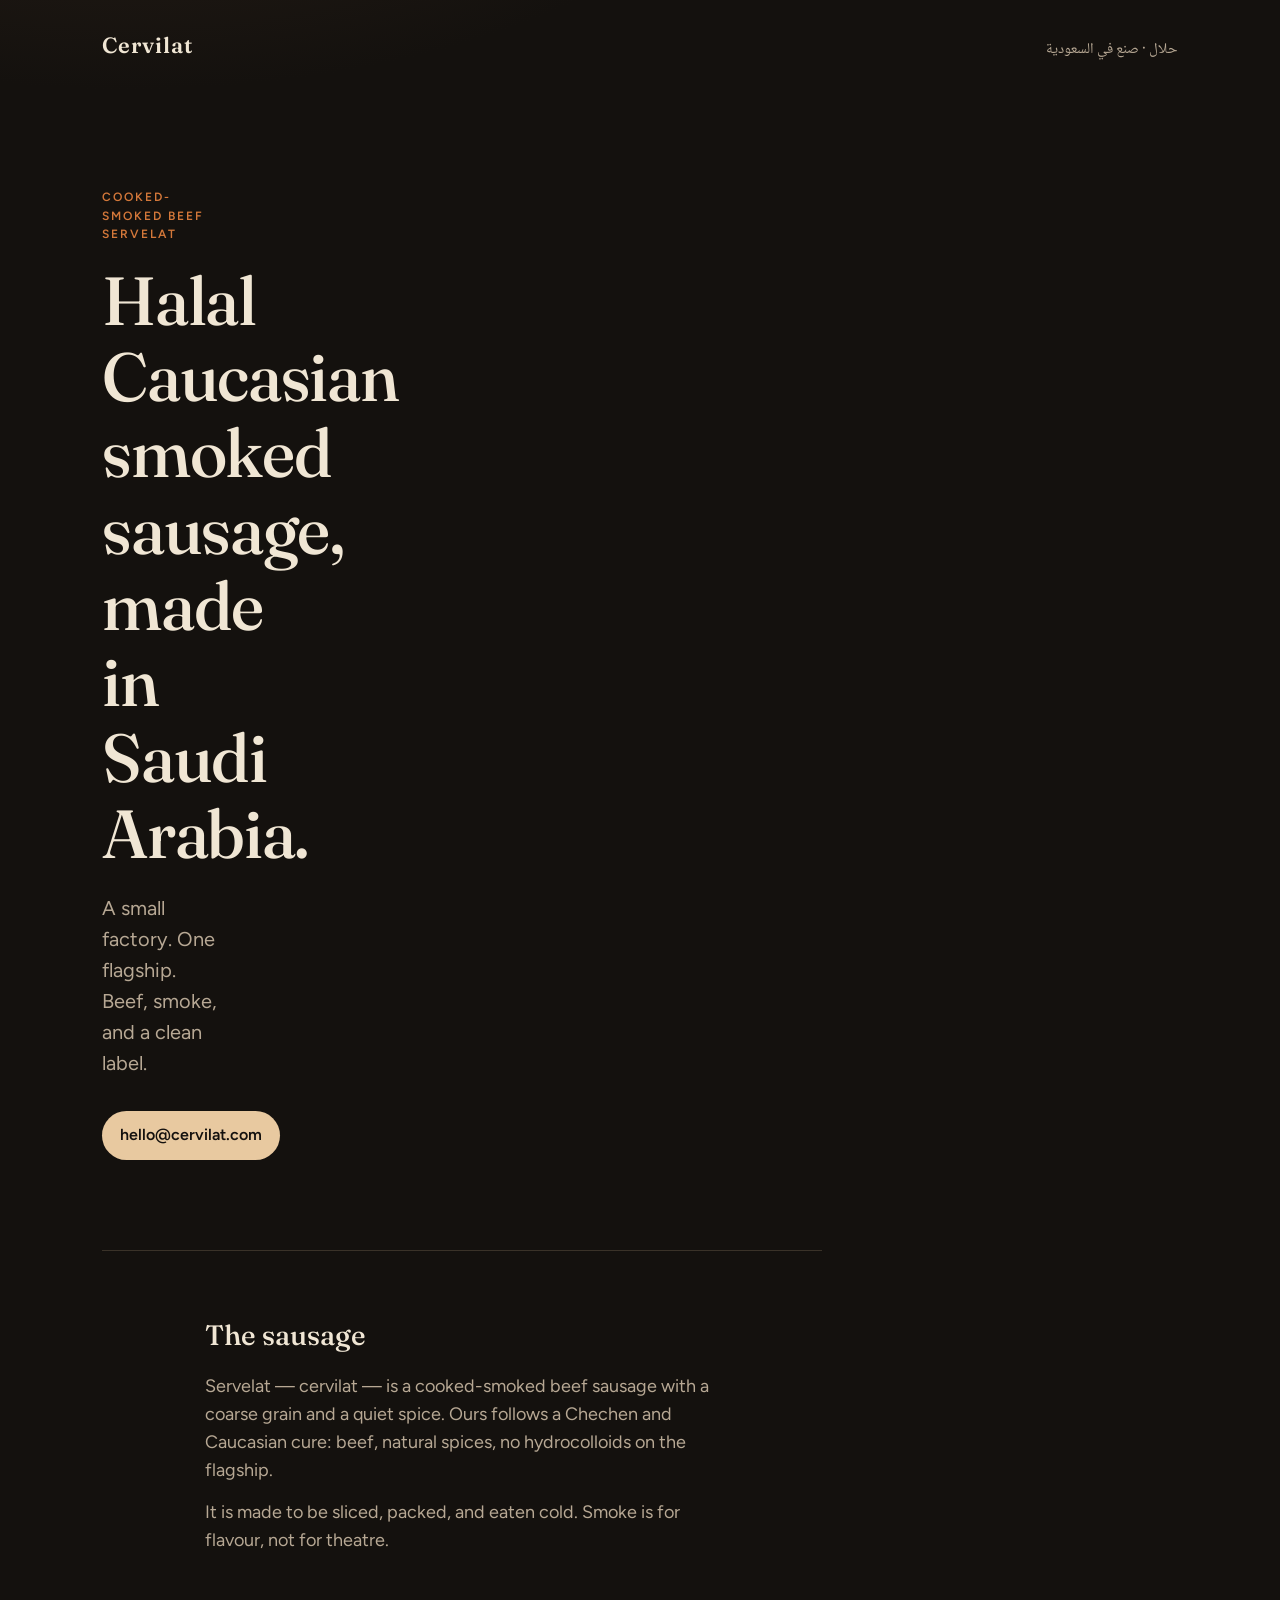
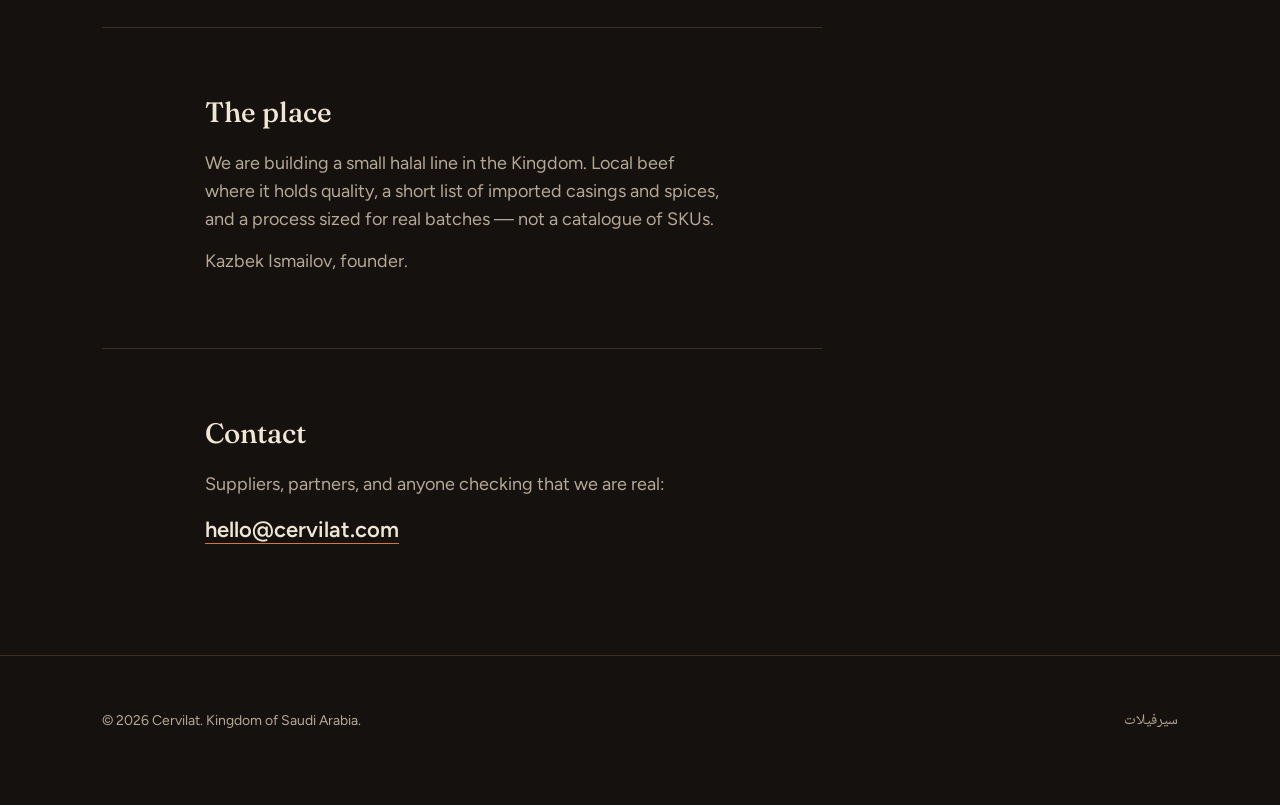
==== index.html @ 2d5fc84b "Add Cervilat landing page for Netlify" ====
<!DOCTYPE html>
<html lang="en">
<head>
  <meta charset="utf-8" />
  <meta name="viewport" content="width=device-width, initial-scale=1" />
  <title>Cervilat — Halal Caucasian smoked sausage, made in Saudi Arabia</title>
  <meta name="description" content="Cervilat is a small factory in the Kingdom of Saudi Arabia making cooked-smoked beef servelat in the Caucasian tradition. Halal. Clean label. hello@cervilat.com" />
  <link rel="canonical" href="https://cervilat.com/" />
  <meta property="og:type" content="website" />
  <meta property="og:url" content="https://cervilat.com/" />
  <meta property="og:title" content="Cervilat" />
  <meta property="og:description" content="Halal Caucasian smoked sausage, made in Saudi Arabia." />
  <meta property="og:locale" content="en" />
  <meta name="twitter:card" content="summary" />
  <link rel="icon" href="/favicon.svg" type="image/svg+xml" />
  <link rel="preconnect" href="https://fonts.googleapis.com" />
  <link rel="preconnect" href="https://fonts.gstatic.com" crossorigin />
  <link href="https://fonts.googleapis.com/css2?family=Fraunces:opsz,wght@9..144,500;9..144,600&family=Figtree:wght@400;500;600&family=Noto+Naskh+Arabic:wght@500&display=swap" rel="stylesheet" />
  <link rel="stylesheet" href="/styles.css" />
</head>
<body>
  <a class="skip" href="#main">Skip to content</a>
  <header class="top">
    <div class="brand">Cervilat</div>
    <p class="ar" lang="ar" dir="rtl">حلال · صنع في السعودية</p>
  </header>

  <main id="main">
    <section class="hero">
      <p class="eyebrow">Cooked-smoked beef servelat</p>
      <h1>Halal Caucasian smoked sausage, made in Saudi Arabia.</h1>
      <p class="lede">A small factory. One flagship. Beef, smoke, and a clean label.</p>
      <a class="btn" href="mailto:hello@cervilat.com">hello@cervilat.com</a>
    </section>

    <section class="block">
      <h2>The sausage</h2>
      <p>Servelat — cervilat — is a cooked-smoked beef sausage with a coarse grain and a quiet spice. Ours follows a Chechen and Caucasian cure: beef, natural spices, no hydrocolloids on the flagship.</p>
      <p>It is made to be sliced, packed, and eaten cold. Smoke is for flavour, not for theatre.</p>
    </section>

    <section class="block">
      <h2>The place</h2>
      <p>We are building a small halal line in the Kingdom. Local beef where it holds quality, a short list of imported casings and spices, and a process sized for real batches — not a catalogue of SKUs.</p>
      <p>Kazbek Ismailov, founder.</p>
    </section>

    <section class="block contact">
      <h2>Contact</h2>
      <p>Suppliers, partners, and anyone checking that we are real:</p>
      <p><a href="mailto:hello@cervilat.com">hello@cervilat.com</a></p>
    </section>
  </main>

  <footer>
    <p>© 2026 Cervilat. Kingdom of Saudi Arabia.</p>
    <p class="ar" lang="ar" dir="rtl">سيرفيلات</p>
  </footer>
</body>
</html>
---- styles.css ----
:root {
  --bg: #14110e;
  --bg-2: #1c1814;
  --cream: #f0e6d4;
  --muted: #b7a894;
  --line: #3a3228;
  --accent: #d4783a;
  --accent-2: #e8c9a0;
}

* { box-sizing: border-box; }
html, body { margin: 0; padding: 0; }
html { scroll-behavior: smooth; }

body {
  background: radial-gradient(1200px 600px at 10% -10%, #2a2018 0%, var(--bg) 55%);
  color: var(--cream);
  font-family: Figtree, system-ui, sans-serif;
  font-size: 18px;
  line-height: 1.55;
  min-height: 100vh;
}

.skip {
  position: absolute;
  left: -999px;
  top: 0;
}
.skip:focus {
  left: 16px;
  top: 16px;
  background: var(--cream);
  color: var(--bg);
  padding: 8px 12px;
  z-index: 10;
}

.top {
  display: flex;
  justify-content: space-between;
  align-items: baseline;
  gap: 16px;
  padding: 28px 8vw 0;
}

.brand {
  font-family: Fraunces, Georgia, serif;
  font-size: 22px;
  font-weight: 600;
  letter-spacing: 0.04em;
}

.ar {
  font-family: "Noto Naskh Arabic", serif;
  color: var(--muted);
  font-size: 15px;
  margin: 0;
}

.hero {
  padding: 14vh 8vw 10vh;
  max-width: 18em;
}

.eyebrow {
  color: var(--accent);
  text-transform: uppercase;
  letter-spacing: 0.16em;
  font-size: 12px;
  font-weight: 600;
  margin: 0 0 18px;
}

h1 {
  font-family: Fraunces, Georgia, serif;
  font-weight: 500;
  font-size: clamp(36px, 6vw, 68px);
  line-height: 1.12;
  margin: 0 0 22px;
  letter-spacing: -0.02em;
}

.lede {
  color: var(--muted);
  font-size: 20px;
  max-width: 22em;
  margin: 0 0 32px;
}

.btn {
  display: inline-block;
  color: var(--bg);
  background: var(--accent-2);
  text-decoration: none;
  padding: 12px 18px;
  border-radius: 999px;
  font-weight: 600;
  font-size: 16px;
}
.btn:hover { background: var(--cream); }

.block {
  padding: 0 8vw 8vh;
  max-width: 40em;
  border-top: 1px solid var(--line);
  margin: 0 8vw;
  padding-top: 7vh;
}

h2 {
  font-family: Fraunces, Georgia, serif;
  font-size: 28px;
  font-weight: 500;
  margin: 0 0 16px;
}

.block p { margin: 0 0 14px; color: var(--muted); }
.block p:last-child { margin-bottom: 0; }

.contact a {
  color: var(--cream);
  font-size: 22px;
  font-weight: 600;
  text-decoration: none;
  border-bottom: 1px solid var(--accent);
}
.contact a:hover { color: var(--accent-2); }

footer {
  padding: 6vh 8vw 8vh;
  color: var(--muted);
  font-size: 14px;
  display: flex;
  justify-content: space-between;
  gap: 16px;
  flex-wrap: wrap;
  border-top: 1px solid var(--line);
  margin-top: 4vh;
}
footer p { margin: 0; }

@media (max-width: 640px) {
  .hero { padding-top: 10vh; max-width: none; }
  .block { margin: 0; padding-left: 8vw; padding-right: 8vw; }
}
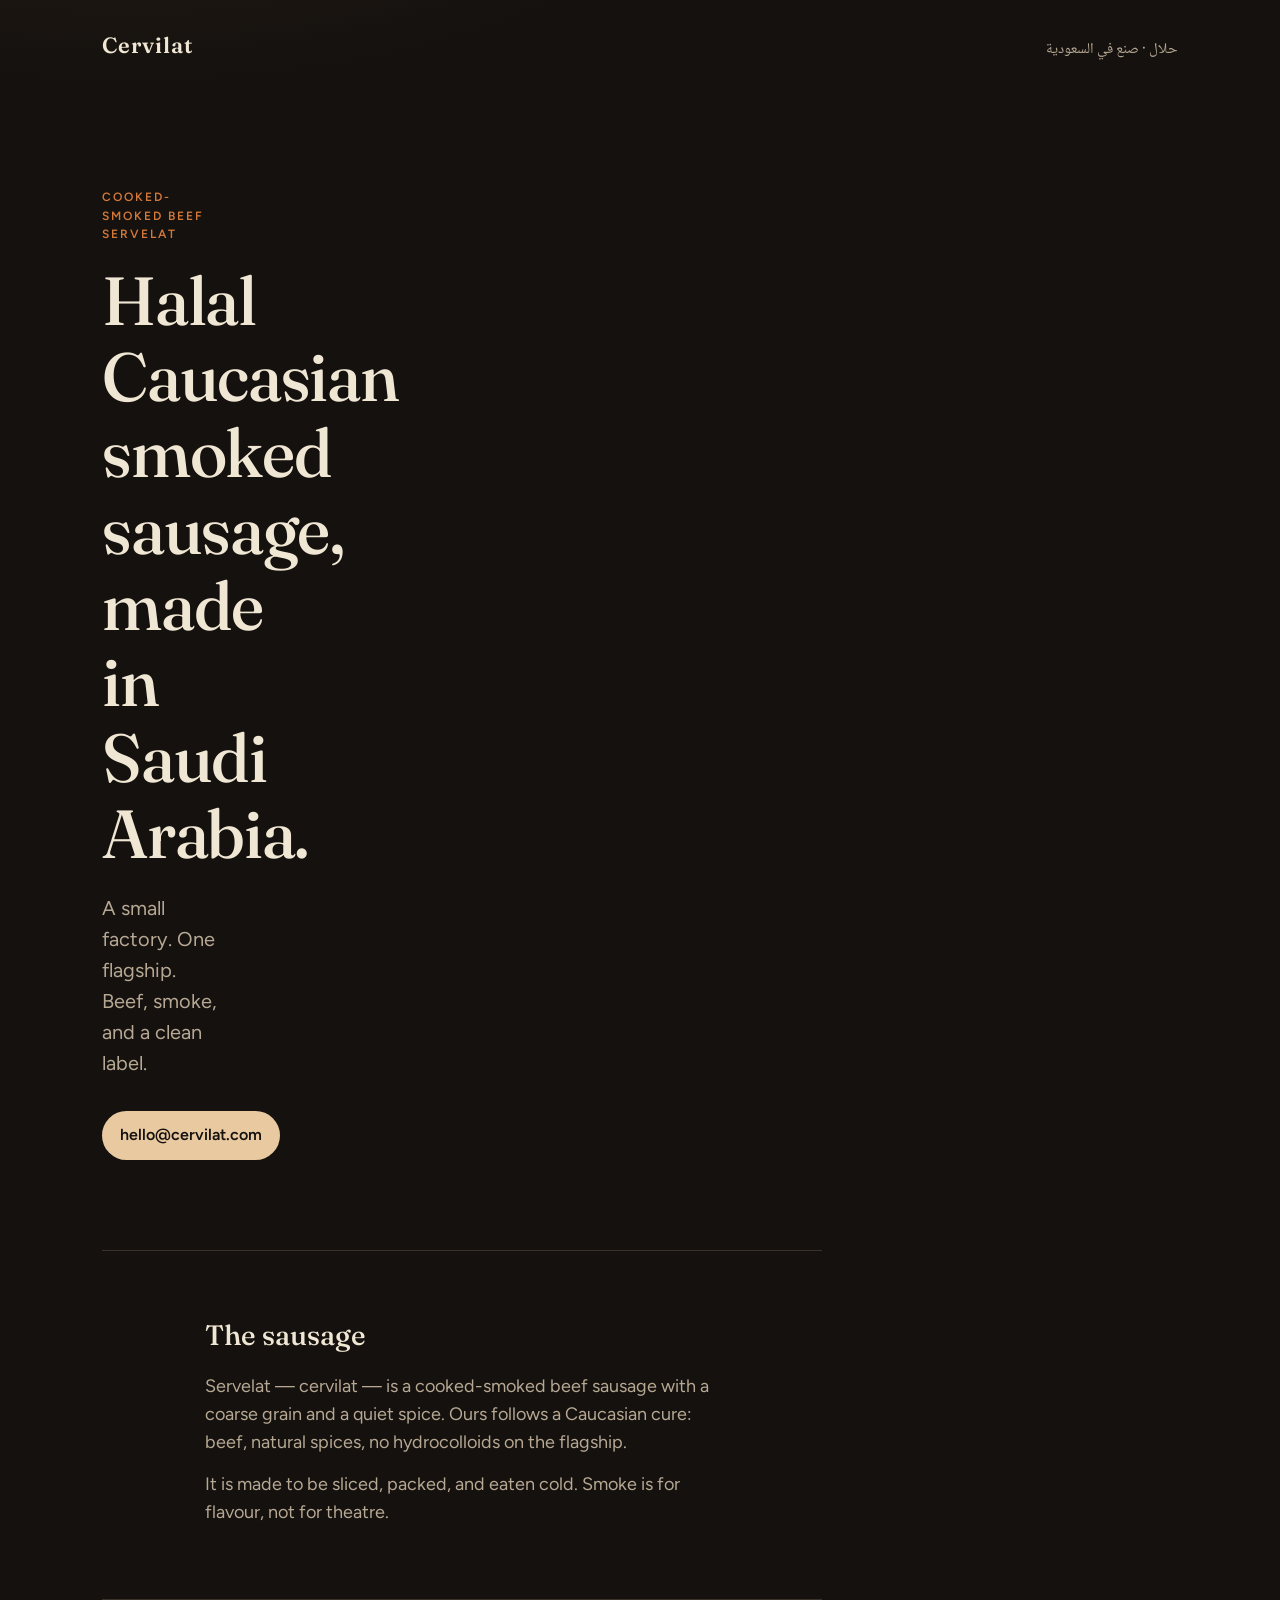
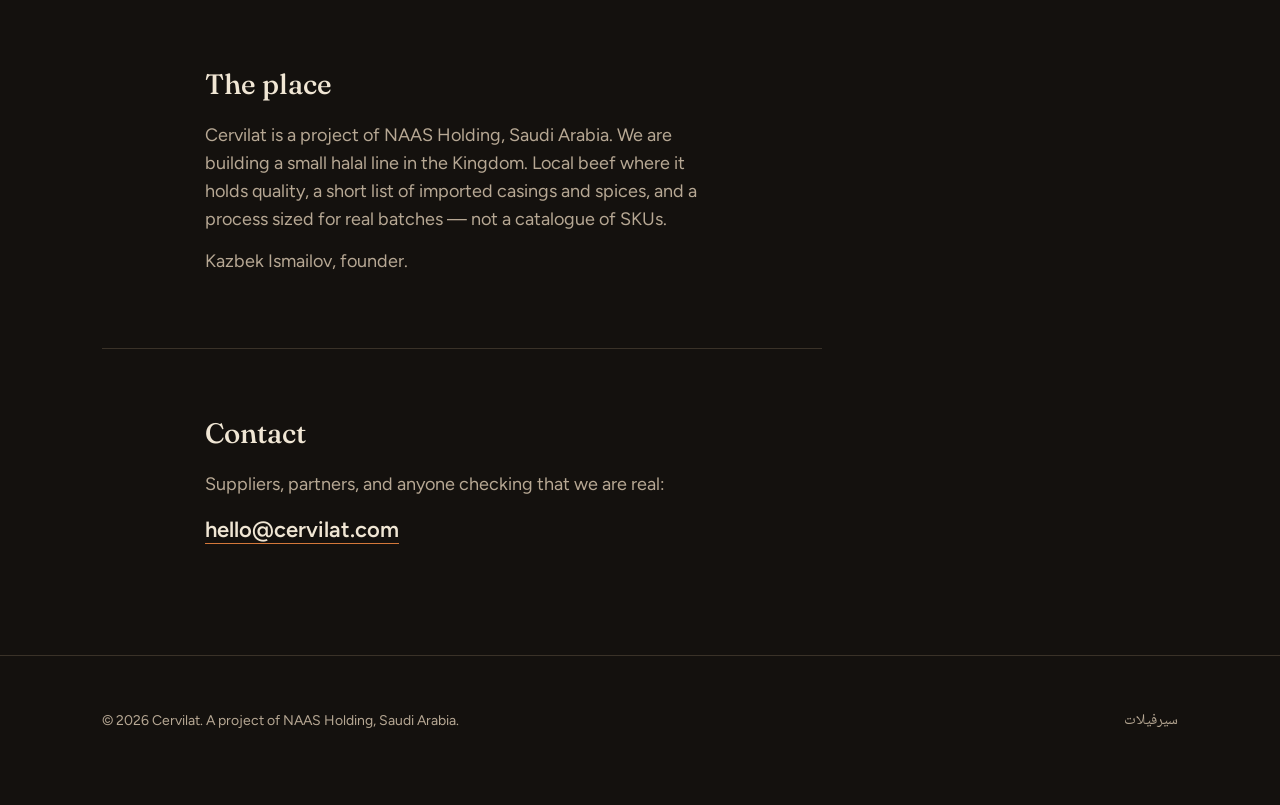
==== commit f0e4dd48: "Drop Chechen from copy and add NAAS Holding" ====
--- a/index.html
+++ b/index.html
@@ -4,12 +4,12 @@
   <meta charset="utf-8" />
   <meta name="viewport" content="width=device-width, initial-scale=1" />
   <title>Cervilat — Halal Caucasian smoked sausage, made in Saudi Arabia</title>
-  <meta name="description" content="Cervilat is a small factory in the Kingdom of Saudi Arabia making cooked-smoked beef servelat in the Caucasian tradition. Halal. Clean label. hello@cervilat.com" />
+  <meta name="description" content="Cervilat is a small factory in the Kingdom of Saudi Arabia making cooked-smoked beef servelat in the Caucasian tradition. A project of NAAS Holding. Halal. Clean label. hello@cervilat.com" />
   <link rel="canonical" href="https://cervilat.com/" />
   <meta property="og:type" content="website" />
   <meta property="og:url" content="https://cervilat.com/" />
   <meta property="og:title" content="Cervilat" />
-  <meta property="og:description" content="Halal Caucasian smoked sausage, made in Saudi Arabia." />
+  <meta property="og:description" content="Halal Caucasian smoked sausage, made in Saudi Arabia. A project of NAAS Holding." />
   <meta property="og:locale" content="en" />
   <meta name="twitter:card" content="summary" />
   <link rel="icon" href="/favicon.svg" type="image/svg+xml" />
@@ -35,13 +35,13 @@
 
     <section class="block">
       <h2>The sausage</h2>
-      <p>Servelat — cervilat — is a cooked-smoked beef sausage with a coarse grain and a quiet spice. Ours follows a Chechen and Caucasian cure: beef, natural spices, no hydrocolloids on the flagship.</p>
+      <p>Servelat — cervilat — is a cooked-smoked beef sausage with a coarse grain and a quiet spice. Ours follows a Caucasian cure: beef, natural spices, no hydrocolloids on the flagship.</p>
       <p>It is made to be sliced, packed, and eaten cold. Smoke is for flavour, not for theatre.</p>
     </section>
 
     <section class="block">
       <h2>The place</h2>
-      <p>We are building a small halal line in the Kingdom. Local beef where it holds quality, a short list of imported casings and spices, and a process sized for real batches — not a catalogue of SKUs.</p>
+      <p>Cervilat is a project of NAAS Holding, Saudi Arabia. We are building a small halal line in the Kingdom. Local beef where it holds quality, a short list of imported casings and spices, and a process sized for real batches — not a catalogue of SKUs.</p>
       <p>Kazbek Ismailov, founder.</p>
     </section>
 
@@ -53,7 +53,7 @@
   </main>
 
   <footer>
-    <p>© 2026 Cervilat. Kingdom of Saudi Arabia.</p>
+    <p>© 2026 Cervilat. A project of NAAS Holding, Saudi Arabia.</p>
     <p class="ar" lang="ar" dir="rtl">سيرفيلات</p>
   </footer>
 </body>
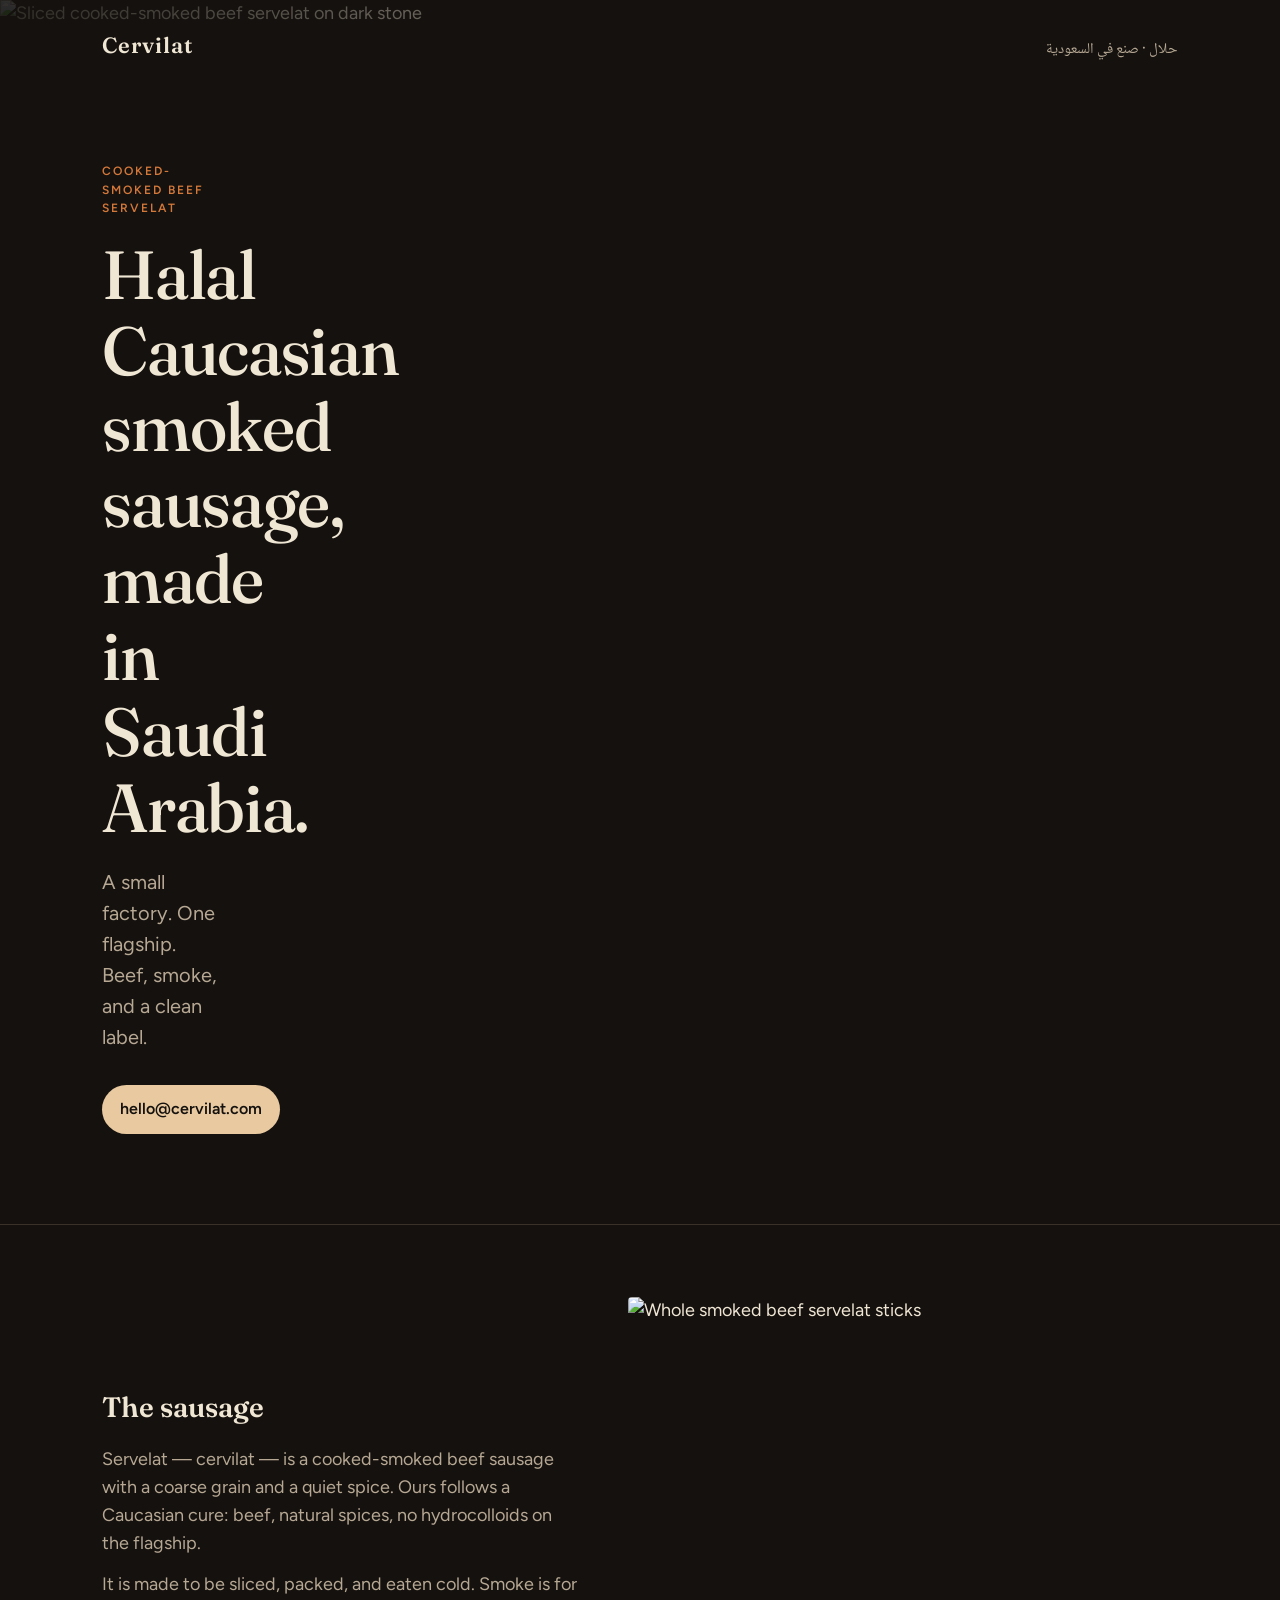
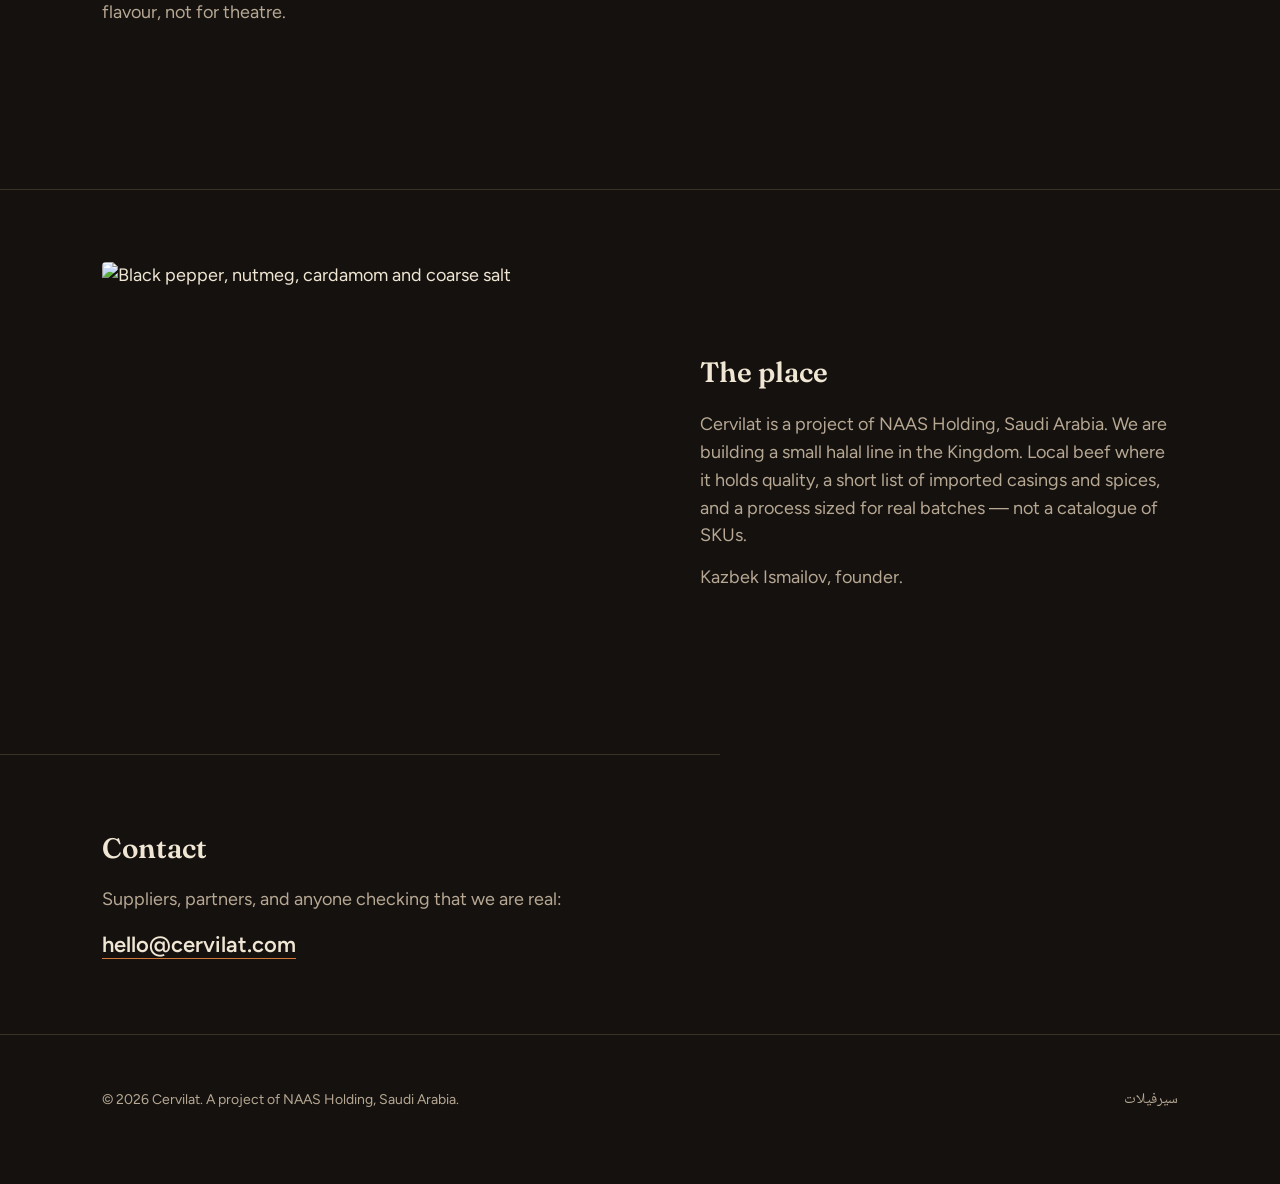
==== commit 60ca5e7f: "Add product photos, hero image, and og:image" ====
--- a/index.html
+++ b/index.html
@@ -10,8 +10,10 @@
   <meta property="og:url" content="https://cervilat.com/" />
   <meta property="og:title" content="Cervilat" />
   <meta property="og:description" content="Halal Caucasian smoked sausage, made in Saudi Arabia. A project of NAAS Holding." />
+  <meta property="og:image" content="https://cervilat.com/images/slice.jpg" />
   <meta property="og:locale" content="en" />
-  <meta name="twitter:card" content="summary" />
+  <meta name="twitter:card" content="summary_large_image" />
+  <meta name="twitter:image" content="https://cervilat.com/images/slice.jpg" />
   <link rel="icon" href="/favicon.svg" type="image/svg+xml" />
   <link rel="preconnect" href="https://fonts.googleapis.com" />
   <link rel="preconnect" href="https://fonts.gstatic.com" crossorigin />
@@ -27,22 +29,35 @@
 
   <main id="main">
     <section class="hero">
-      <p class="eyebrow">Cooked-smoked beef servelat</p>
-      <h1>Halal Caucasian smoked sausage, made in Saudi Arabia.</h1>
-      <p class="lede">A small factory. One flagship. Beef, smoke, and a clean label.</p>
-      <a class="btn" href="mailto:hello@cervilat.com">hello@cervilat.com</a>
+      <img class="hero-img" src="/images/slice.jpg" alt="Sliced cooked-smoked beef servelat on dark stone" />
+      <div class="hero-copy">
+        <p class="eyebrow">Cooked-smoked beef servelat</p>
+        <h1>Halal Caucasian smoked sausage, made in Saudi Arabia.</h1>
+        <p class="lede">A small factory. One flagship. Beef, smoke, and a clean label.</p>
+        <a class="btn" href="mailto:hello@cervilat.com">hello@cervilat.com</a>
+      </div>
     </section>
 
-    <section class="block">
-      <h2>The sausage</h2>
-      <p>Servelat — cervilat — is a cooked-smoked beef sausage with a coarse grain and a quiet spice. Ours follows a Caucasian cure: beef, natural spices, no hydrocolloids on the flagship.</p>
-      <p>It is made to be sliced, packed, and eaten cold. Smoke is for flavour, not for theatre.</p>
+    <section class="block split">
+      <div>
+        <h2>The sausage</h2>
+        <p>Servelat — cervilat — is a cooked-smoked beef sausage with a coarse grain and a quiet spice. Ours follows a Caucasian cure: beef, natural spices, no hydrocolloids on the flagship.</p>
+        <p>It is made to be sliced, packed, and eaten cold. Smoke is for flavour, not for theatre.</p>
+      </div>
+      <figure>
+        <img src="/images/sticks.jpg" alt="Whole smoked beef servelat sticks" />
+      </figure>
     </section>
 
-    <section class="block">
-      <h2>The place</h2>
-      <p>Cervilat is a project of NAAS Holding, Saudi Arabia. We are building a small halal line in the Kingdom. Local beef where it holds quality, a short list of imported casings and spices, and a process sized for real batches — not a catalogue of SKUs.</p>
-      <p>Kazbek Ismailov, founder.</p>
+    <section class="block split reverse">
+      <div>
+        <h2>The place</h2>
+        <p>Cervilat is a project of NAAS Holding, Saudi Arabia. We are building a small halal line in the Kingdom. Local beef where it holds quality, a short list of imported casings and spices, and a process sized for real batches — not a catalogue of SKUs.</p>
+        <p>Kazbek Ismailov, founder.</p>
+      </div>
+      <figure>
+        <img src="/images/spices.jpg" alt="Black pepper, nutmeg, cardamom and coarse salt" />
+      </figure>
     </section>
 
     <section class="block contact">
--- a/styles.css
+++ b/styles.css
@@ -13,7 +13,7 @@
 html { scroll-behavior: smooth; }
 
 body {
-  background: radial-gradient(1200px 600px at 10% -10%, #2a2018 0%, var(--bg) 55%);
+  background: var(--bg);
   color: var(--cream);
   font-family: Figtree, system-ui, sans-serif;
   font-size: 18px;
@@ -36,6 +36,11 @@
 }
 
 .top {
+  position: absolute;
+  top: 0;
+  left: 0;
+  right: 0;
+  z-index: 3;
   display: flex;
   justify-content: space-between;
   align-items: baseline;
@@ -58,7 +63,34 @@
 }
 
 .hero {
-  padding: 14vh 8vw 10vh;
+  position: relative;
+  min-height: 92vh;
+  display: flex;
+  align-items: flex-end;
+  max-width: none;
+  padding: 0;
+  overflow: hidden;
+}
+.hero-img {
+  position: absolute;
+  inset: 0;
+  width: 100%;
+  height: 100%;
+  object-fit: cover;
+  object-position: 62% 48%;
+}
+.hero::after {
+  content: "";
+  position: absolute;
+  inset: 0;
+  background:
+    linear-gradient(90deg, rgba(20,17,14,.88) 0%, rgba(20,17,14,.5) 48%, rgba(20,17,14,.18) 100%),
+    linear-gradient(to top, rgba(20,17,14,.7) 0%, transparent 42%);
+}
+.hero-copy {
+  position: relative;
+  z-index: 1;
+  padding: 18vh 8vw 10vh;
   max-width: 18em;
 }
 
@@ -100,23 +132,40 @@
 .btn:hover { background: var(--cream); }
 
 .block {
-  padding: 0 8vw 8vh;
-  max-width: 40em;
+  padding: 8vh 8vw;
   border-top: 1px solid var(--line);
-  margin: 0 8vw;
-  padding-top: 7vh;
 }
 
 h2 {
   font-family: Fraunces, Georgia, serif;
   font-size: 28px;
-  font-weight: 500;
+  font-weight: 600;
   margin: 0 0 16px;
 }
 
 .block p { margin: 0 0 14px; color: var(--muted); }
 .block p:last-child { margin-bottom: 0; }
 
+.split {
+  display: grid;
+  grid-template-columns: minmax(16em, 1fr) minmax(18em, 1.15fr);
+  gap: 48px;
+  align-items: center;
+  max-width: none;
+}
+.split.reverse { grid-template-columns: minmax(18em, 1.15fr) minmax(16em, 1fr); }
+.split.reverse > div { order: 2; }
+.split.reverse > figure { order: 1; }
+.split figure { margin: 0; }
+.split img {
+  display: block;
+  width: 100%;
+  height: 420px;
+  object-fit: cover;
+  border-radius: 4px;
+}
+
+.contact { max-width: 40em; }
 .contact a {
   color: var(--cream);
   font-size: 22px;
@@ -135,11 +184,15 @@
   gap: 16px;
   flex-wrap: wrap;
   border-top: 1px solid var(--line);
-  margin-top: 4vh;
 }
 footer p { margin: 0; }
 
-@media (max-width: 640px) {
-  .hero { padding-top: 10vh; max-width: none; }
-  .block { margin: 0; padding-left: 8vw; padding-right: 8vw; }
+@media (max-width: 800px) {
+  .hero { min-height: 78vh; }
+  .hero-copy { padding-top: 16vh; max-width: none; }
+  .split, .split.reverse {
+    grid-template-columns: 1fr;
+  }
+  .split.reverse > div, .split.reverse > figure { order: unset; }
+  .split img { height: 280px; }
 }
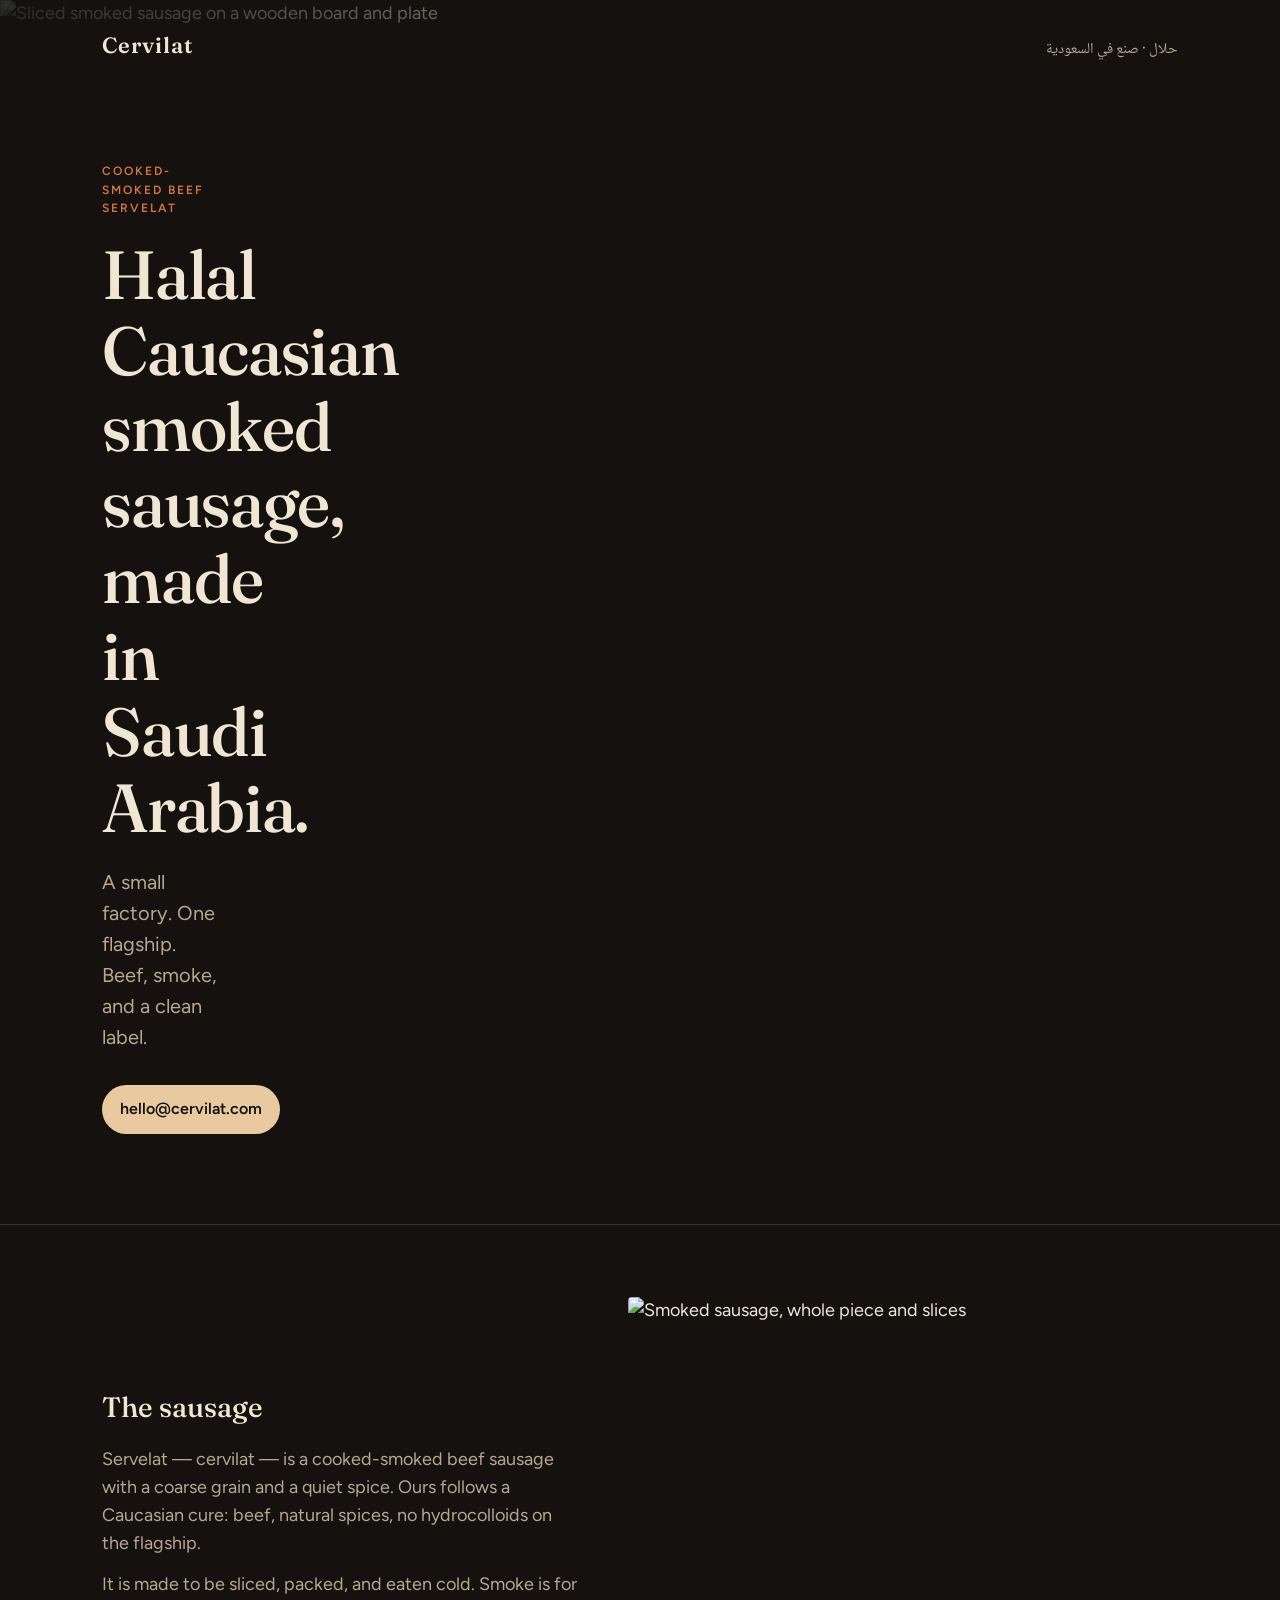
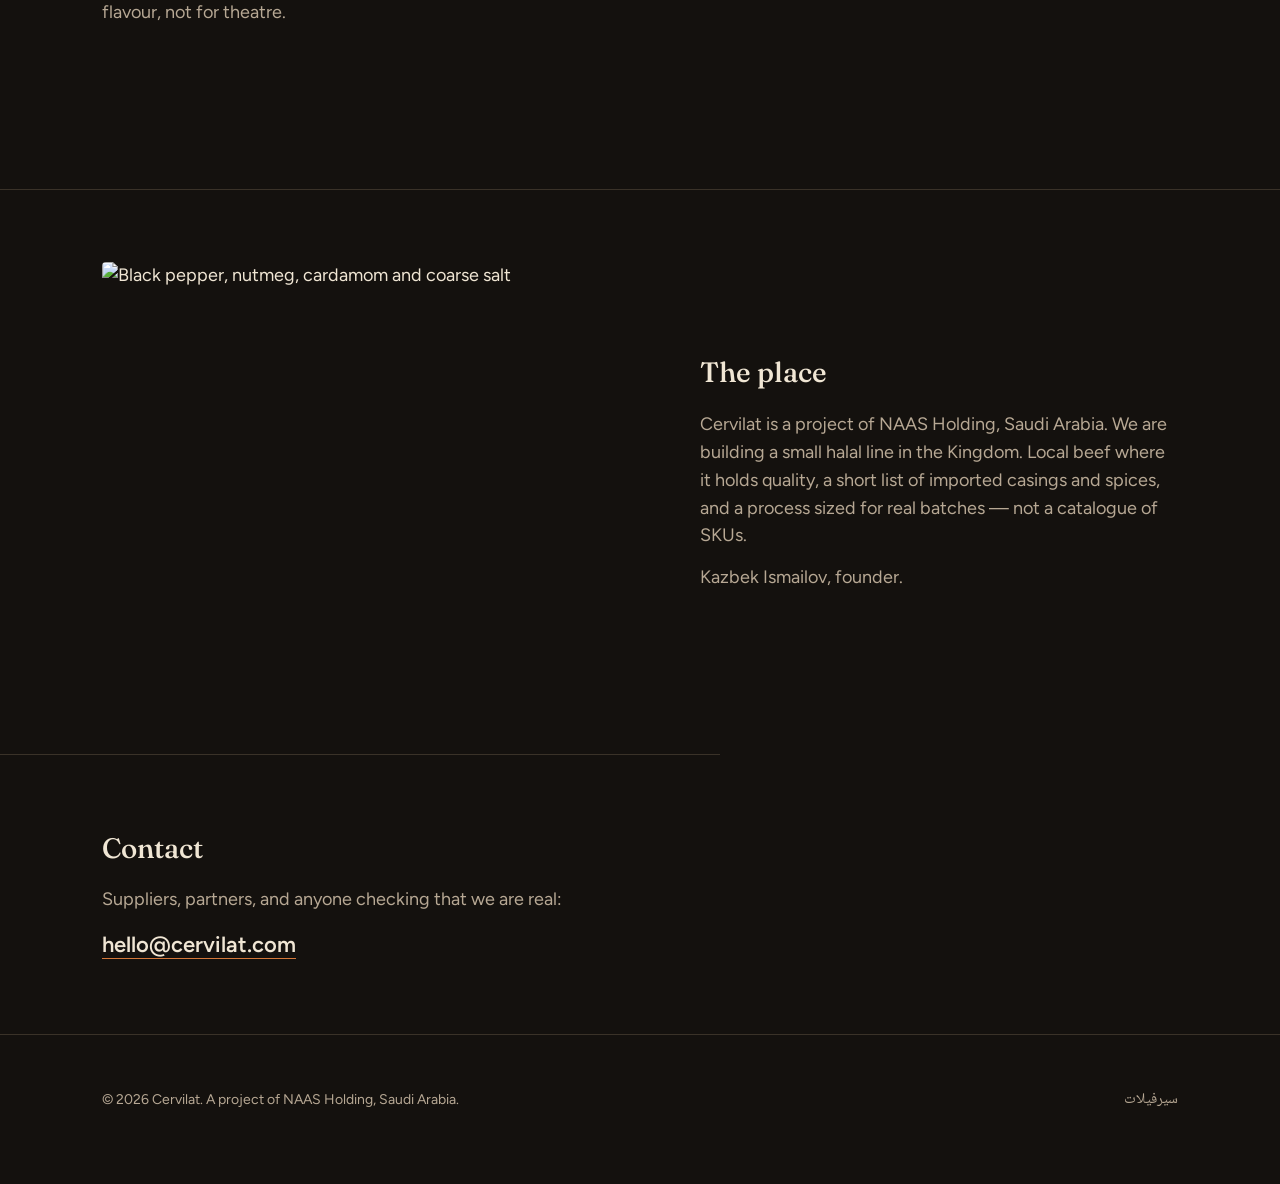
==== commit 11c29489: "Use real sausage photos: slice.jpg and board.jpg; drop sticks.jpg" ====
--- a/index.html
+++ b/index.html
@@ -29,7 +29,7 @@
 
   <main id="main">
     <section class="hero">
-      <img class="hero-img" src="/images/slice.jpg" alt="Sliced cooked-smoked beef servelat on dark stone" />
+      <img class="hero-img" src="/images/slice.jpg" alt="Sliced smoked sausage on a wooden board and plate" />
       <div class="hero-copy">
         <p class="eyebrow">Cooked-smoked beef servelat</p>
         <h1>Halal Caucasian smoked sausage, made in Saudi Arabia.</h1>
@@ -45,7 +45,7 @@
         <p>It is made to be sliced, packed, and eaten cold. Smoke is for flavour, not for theatre.</p>
       </div>
       <figure>
-        <img src="/images/sticks.jpg" alt="Whole smoked beef servelat sticks" />
+        <img src="/images/board.jpg" alt="Smoked sausage, whole piece and slices" />
       </figure>
     </section>
 
@@ -63,7 +63,8 @@
     <section class="block contact">
       <h2>Contact</h2>
       <p>Suppliers, partners, and anyone checking that we are real:</p>
-      <p><a href="mailto:hello@cervilat.com">hello@cervilat.com</a></p>
+      <p><a href="mailto:hello@cervilat.com">hello@cervilat.com</a>
+      </p>
     </section>
   </main>
 
--- a/styles.css
+++ b/styles.css
@@ -77,7 +77,7 @@
   width: 100%;
   height: 100%;
   object-fit: cover;
-  object-position: 62% 48%;
+  object-position: 50% 78%;
 }
 .hero::after {
   content: "";
@@ -139,7 +139,7 @@
 h2 {
   font-family: Fraunces, Georgia, serif;
   font-size: 28px;
-  font-weight: 600;
+  font-weight: 500;
   margin: 0 0 16px;
 }
 
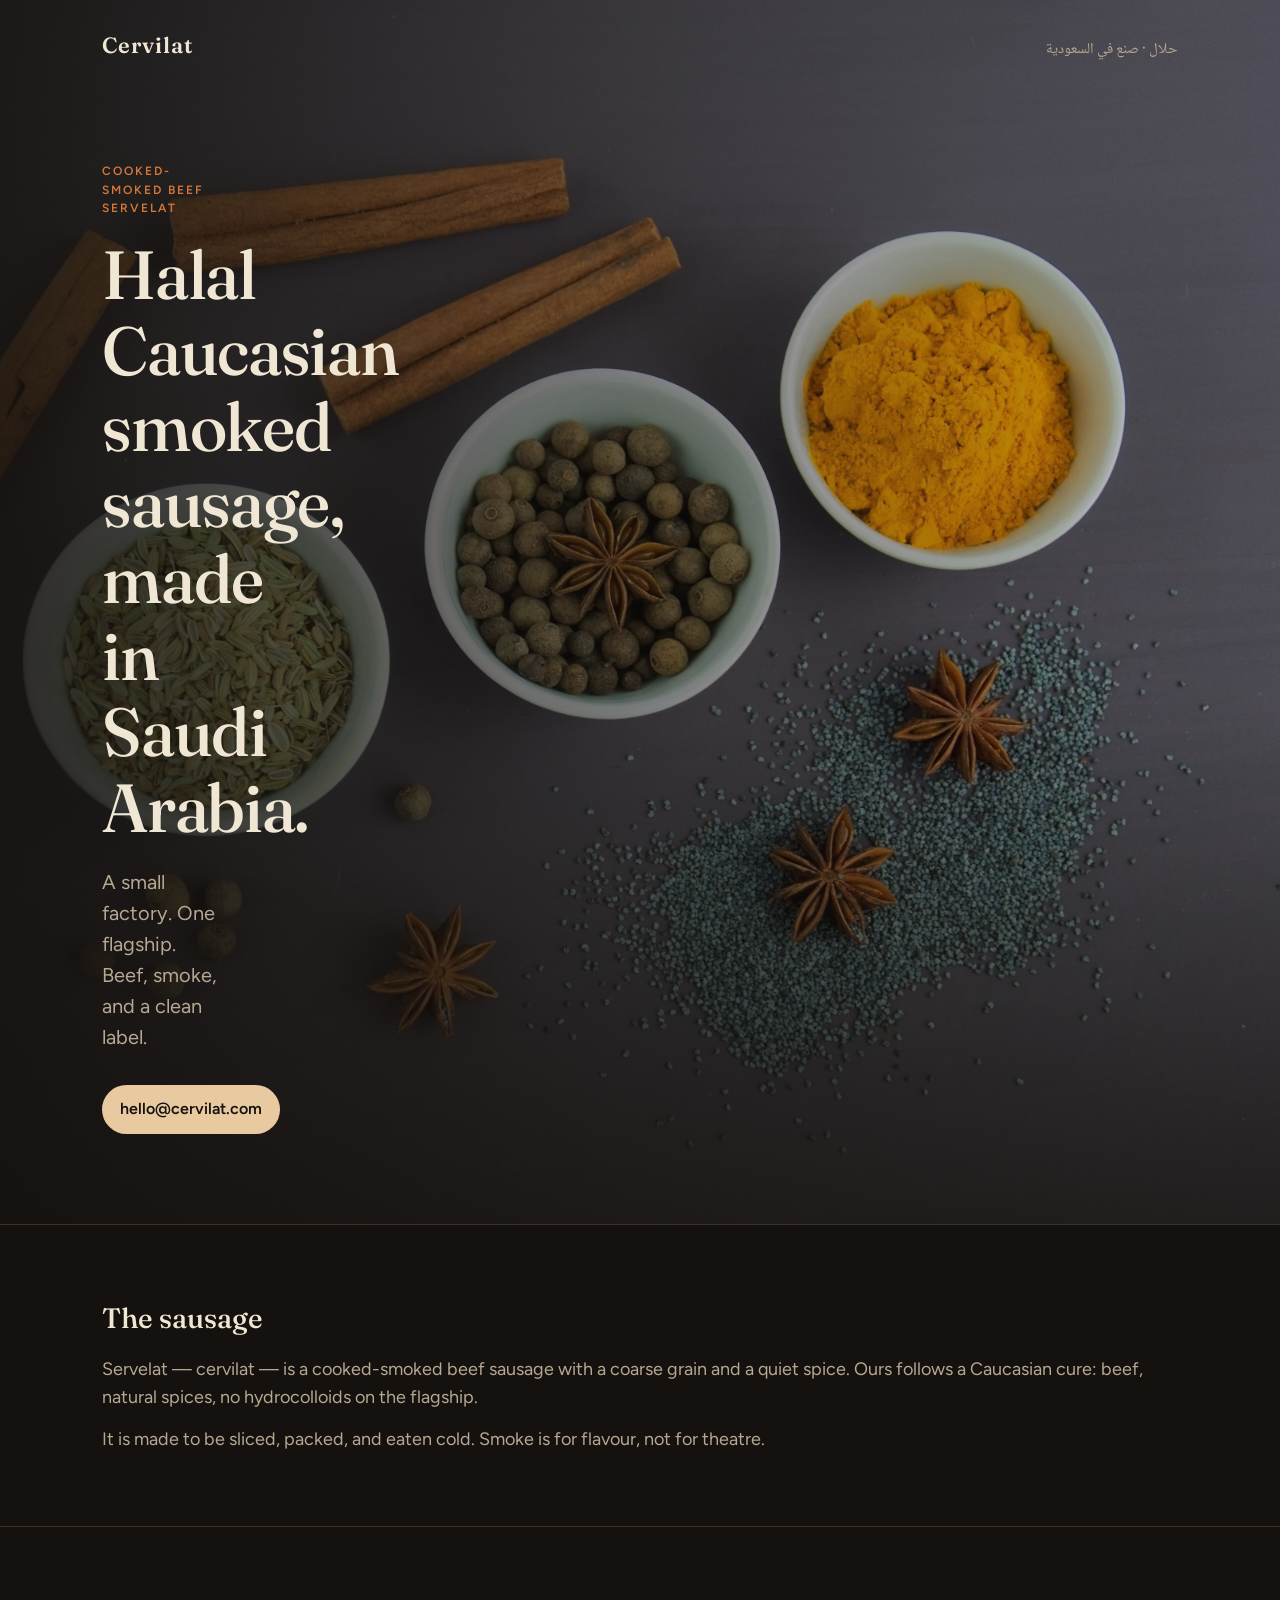
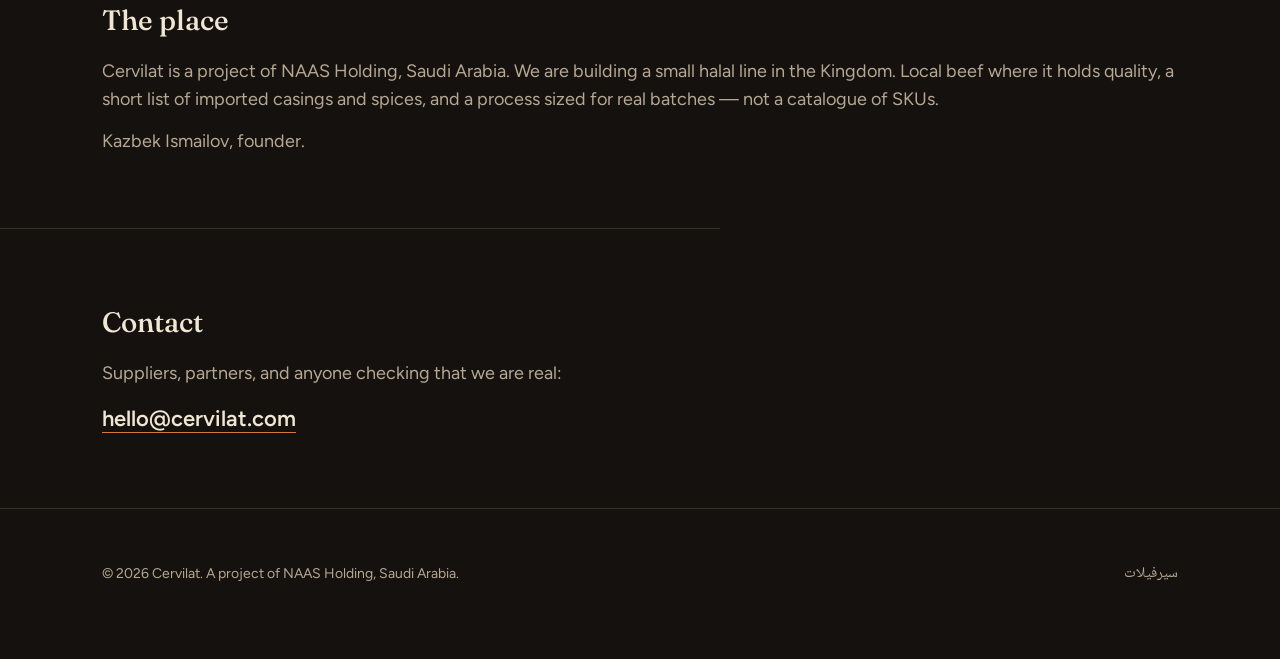
==== commit 04ce674b: "Remove cheap sausage stock from the landing page; spices only until a real product shoot." ====
--- a/index.html
+++ b/index.html
@@ -10,10 +10,10 @@
   <meta property="og:url" content="https://cervilat.com/" />
   <meta property="og:title" content="Cervilat" />
   <meta property="og:description" content="Halal Caucasian smoked sausage, made in Saudi Arabia. A project of NAAS Holding." />
-  <meta property="og:image" content="https://cervilat.com/images/slice.jpg" />
+  <meta property="og:image" content="https://cervilat.com/images/spices.jpg" />
   <meta property="og:locale" content="en" />
   <meta name="twitter:card" content="summary_large_image" />
-  <meta name="twitter:image" content="https://cervilat.com/images/slice.jpg" />
+  <meta name="twitter:image" content="https://cervilat.com/images/spices.jpg" />
   <link rel="icon" href="/favicon.svg" type="image/svg+xml" />
   <link rel="preconnect" href="https://fonts.googleapis.com" />
   <link rel="preconnect" href="https://fonts.gstatic.com" crossorigin />
@@ -29,7 +29,7 @@
 
   <main id="main">
     <section class="hero">
-      <img class="hero-img" src="/images/slice.jpg" alt="Sliced smoked sausage on a wooden board and plate" />
+      <img class="hero-img" src="/images/spices.jpg" alt="Black pepper, nutmeg, cardamom and coarse salt" />
       <div class="hero-copy">
         <p class="eyebrow">Cooked-smoked beef servelat</p>
         <h1>Halal Caucasian smoked sausage, made in Saudi Arabia.</h1>
@@ -38,33 +38,22 @@
       </div>
     </section>
 
-    <section class="block split">
-      <div>
-        <h2>The sausage</h2>
-        <p>Servelat — cervilat — is a cooked-smoked beef sausage with a coarse grain and a quiet spice. Ours follows a Caucasian cure: beef, natural spices, no hydrocolloids on the flagship.</p>
-        <p>It is made to be sliced, packed, and eaten cold. Smoke is for flavour, not for theatre.</p>
-      </div>
-      <figure>
-        <img src="/images/board.jpg" alt="Smoked sausage, whole piece and slices" />
-      </figure>
+    <section class="block">
+      <h2>The sausage</h2>
+      <p>Servelat — cervilat — is a cooked-smoked beef sausage with a coarse grain and a quiet spice. Ours follows a Caucasian cure: beef, natural spices, no hydrocolloids on the flagship.</p>
+      <p>It is made to be sliced, packed, and eaten cold. Smoke is for flavour, not for theatre.</p>
     </section>
 
-    <section class="block split reverse">
-      <div>
-        <h2>The place</h2>
-        <p>Cervilat is a project of NAAS Holding, Saudi Arabia. We are building a small halal line in the Kingdom. Local beef where it holds quality, a short list of imported casings and spices, and a process sized for real batches — not a catalogue of SKUs.</p>
-        <p>Kazbek Ismailov, founder.</p>
-      </div>
-      <figure>
-        <img src="/images/spices.jpg" alt="Black pepper, nutmeg, cardamom and coarse salt" />
-      </figure>
+    <section class="block">
+      <h2>The place</h2>
+      <p>Cervilat is a project of NAAS Holding, Saudi Arabia. We are building a small halal line in the Kingdom. Local beef where it holds quality, a short list of imported casings and spices, and a process sized for real batches — not a catalogue of SKUs.</p>
+      <p>Kazbek Ismailov, founder.</p>
     </section>
 
     <section class="block contact">
       <h2>Contact</h2>
       <p>Suppliers, partners, and anyone checking that we are real:</p>
-      <p><a href="mailto:hello@cervilat.com">hello@cervilat.com</a>
-      </p>
+      <p><a href="mailto:hello@cervilat.com">hello@cervilat.com</a></p>
     </section>
   </main>
 
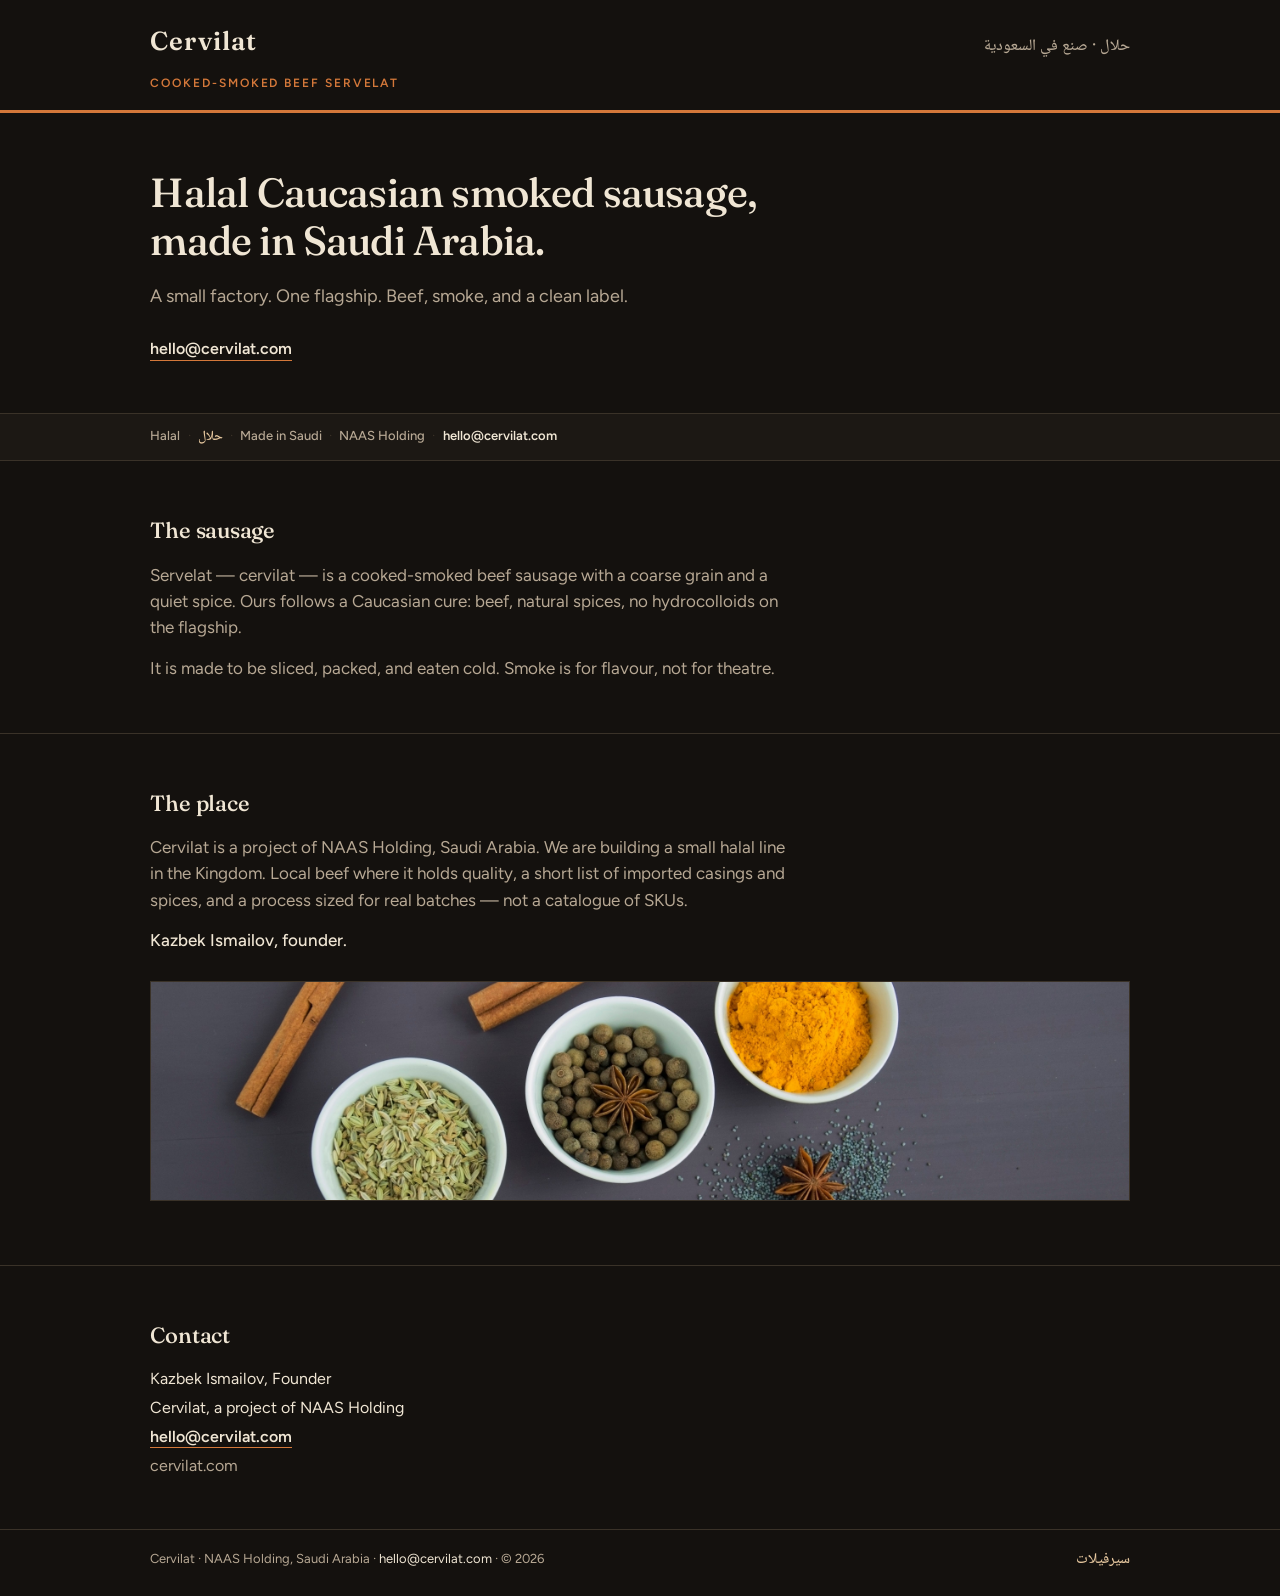
==== commit 11fd7b60: "Deploy credibility pass: factory nameplate, trust strip, company contact. Founder line in The place." ====
--- a/index.html
+++ b/index.html
@@ -22,44 +22,80 @@
 </head>
 <body>
   <a class="skip" href="#main">Skip to content</a>
-  <header class="top">
-    <div class="brand">Cervilat</div>
-    <p class="ar" lang="ar" dir="rtl">حلال · صنع في السعودية</p>
+
+  <header class="nameplate">
+    <div class="wrap nameplate-row">
+      <div class="brand">Cervilat</div>
+      <p class="ar" lang="ar" dir="rtl">حلال · صنع في السعودية</p>
+    </div>
+    <div class="wrap">
+      <p class="eyebrow">Cooked-smoked beef servelat</p>
+    </div>
   </header>
+  <div class="accent-bar" aria-hidden="true"></div>
 
   <main id="main">
     <section class="hero">
-      <img class="hero-img" src="/images/spices.jpg" alt="Black pepper, nutmeg, cardamom and coarse salt" />
-      <div class="hero-copy">
-        <p class="eyebrow">Cooked-smoked beef servelat</p>
-        <h1>Halal Caucasian smoked sausage, made in Saudi Arabia.</h1>
+      <div class="wrap">
+        <h1>Halal Caucasian smoked sausage,<br class="h1-break"> <span class="h1-keep">made in Saudi Arabia.</span></h1>
         <p class="lede">A small factory. One flagship. Beef, smoke, and a clean label.</p>
-        <a class="btn" href="mailto:hello@cervilat.com">hello@cervilat.com</a>
+        <p class="mail"><a href="mailto:hello@cervilat.com">hello@cervilat.com</a></p>
       </div>
     </section>
 
+    <div class="trust">
+      <div class="wrap">
+        <p>
+          <span>Halal</span>
+          <span class="dot" aria-hidden="true">·</span>
+          <span lang="ar" dir="rtl">حلال</span>
+          <span class="dot" aria-hidden="true">·</span>
+          <span>Made in Saudi</span>
+          <span class="dot" aria-hidden="true">·</span>
+          <span>NAAS Holding</span>
+          <span class="dot" aria-hidden="true">·</span>
+          <a href="mailto:hello@cervilat.com">hello@cervilat.com</a>
+        </p>
+      </div>
+    </div>
+
     <section class="block">
-      <h2>The sausage</h2>
-      <p>Servelat — cervilat — is a cooked-smoked beef sausage with a coarse grain and a quiet spice. Ours follows a Caucasian cure: beef, natural spices, no hydrocolloids on the flagship.</p>
-      <p>It is made to be sliced, packed, and eaten cold. Smoke is for flavour, not for theatre.</p>
+      <div class="wrap">
+        <h2>The sausage</h2>
+        <p>Servelat — cervilat — is a cooked-smoked beef sausage with a coarse grain and a quiet spice. Ours follows a Caucasian cure: beef, natural spices, no hydrocolloids on the flagship.</p>
+        <p>It is made to be sliced, packed, and eaten cold. Smoke is for flavour, not for theatre.</p>
+      </div>
     </section>
 
-    <section class="block">
-      <h2>The place</h2>
-      <p>Cervilat is a project of NAAS Holding, Saudi Arabia. We are building a small halal line in the Kingdom. Local beef where it holds quality, a short list of imported casings and spices, and a process sized for real batches — not a catalogue of SKUs.</p>
-      <p>Kazbek Ismailov, founder.</p>
+    <section class="block place">
+      <div class="wrap">
+        <h2>The place</h2>
+        <p>Cervilat is a project of NAAS Holding, Saudi Arabia. We are building a small halal line in the Kingdom. Local beef where it holds quality, a short list of imported casings and spices, and a process sized for real batches — not a catalogue of SKUs.</p>
+        <p class="founder">Kazbek Ismailov, founder.</p>
+      </div>
+      <figure class="spice-band wrap">
+        <img src="/images/spices.jpg" alt="Black pepper, nutmeg, cardamom and coarse salt" width="1600" height="240" />
+      </figure>
     </section>
 
     <section class="block contact">
-      <h2>Contact</h2>
-      <p>Suppliers, partners, and anyone checking that we are real:</p>
-      <p><a href="mailto:hello@cervilat.com">hello@cervilat.com</a></p>
+      <div class="wrap">
+        <h2>Contact</h2>
+        <address class="vcard">
+          <p>Kazbek Ismailov, Founder</p>
+          <p>Cervilat, a project of NAAS Holding</p>
+          <p><a href="mailto:hello@cervilat.com">hello@cervilat.com</a></p>
+          <p>cervilat.com</p>
+        </address>
+      </div>
     </section>
   </main>
 
   <footer>
-    <p>© 2026 Cervilat. A project of NAAS Holding, Saudi Arabia.</p>
-    <p class="ar" lang="ar" dir="rtl">سيرفيلات</p>
+    <div class="wrap foot-inner">
+      <p>Cervilat · NAAS Holding, Saudi Arabia · <a href="mailto:hello@cervilat.com">hello@cervilat.com</a> · © 2026</p>
+      <p class="ar" lang="ar" dir="rtl">سيرفيلات</p>
+    </div>
   </footer>
 </body>
 </html>
--- a/styles.css
+++ b/styles.css
@@ -1,3 +1,4 @@
+/* Cervilat — factory landing */
 :root {
   --bg: #14110e;
   --bg-2: #1c1814;
@@ -6,6 +7,8 @@
   --line: #3a3228;
   --accent: #d4783a;
   --accent-2: #e8c9a0;
+  --gutter: clamp(20px, 5.5vw, 72px);
+  --measure: 38em;
 }
 
 * { box-sizing: border-box; }
@@ -16,7 +19,7 @@
   background: var(--bg);
   color: var(--cream);
   font-family: Figtree, system-ui, sans-serif;
-  font-size: 18px;
+  font-size: 17px;
   line-height: 1.55;
   min-height: 100vh;
 }
@@ -35,63 +38,42 @@
   z-index: 10;
 }
 
-.top {
-  position: absolute;
-  top: 0;
-  left: 0;
-  right: 0;
-  z-index: 3;
+.wrap {
+  width: 100%;
+  max-width: 1120px;
+  margin: 0 auto;
+  padding-left: var(--gutter);
+  padding-right: var(--gutter);
+}
+
+.nameplate {
+  background: var(--bg);
+  padding: 28px 0 18px;
+}
+
+.nameplate-row {
   display: flex;
   justify-content: space-between;
   align-items: baseline;
   gap: 16px;
-  padding: 28px 8vw 0;
+  margin-bottom: 14px;
 }
 
 .brand {
   font-family: Fraunces, Georgia, serif;
-  font-size: 22px;
+  font-size: 26px;
   font-weight: 600;
   letter-spacing: 0.04em;
+  line-height: 1;
+  color: var(--cream);
 }
 
 .ar {
   font-family: "Noto Naskh Arabic", serif;
   color: var(--muted);
-  font-size: 15px;
-  margin: 0;
-}
-
-.hero {
-  position: relative;
-  min-height: 92vh;
-  display: flex;
-  align-items: flex-end;
-  max-width: none;
-  padding: 0;
-  overflow: hidden;
-}
-.hero-img {
-  position: absolute;
-  inset: 0;
-  width: 100%;
-  height: 100%;
-  object-fit: cover;
-  object-position: 50% 78%;
-}
-.hero::after {
-  content: "";
-  position: absolute;
-  inset: 0;
-  background:
-    linear-gradient(90deg, rgba(20,17,14,.88) 0%, rgba(20,17,14,.5) 48%, rgba(20,17,14,.18) 100%),
-    linear-gradient(to top, rgba(20,17,14,.7) 0%, transparent 42%);
-}
-.hero-copy {
-  position: relative;
-  z-index: 1;
-  padding: 18vh 8vw 10vh;
-  max-width: 18em;
+  font-size: 16px;
+  margin: 0;
+  font-weight: 500;
 }
 
 .eyebrow {
@@ -100,99 +82,207 @@
   letter-spacing: 0.16em;
   font-size: 12px;
   font-weight: 600;
-  margin: 0 0 18px;
+  margin: 0;
+}
+
+.accent-bar {
+  height: 2.5px;
+  background: var(--accent);
+}
+
+.hero {
+  padding: 48px 0 44px;
 }
 
 h1 {
   font-family: Fraunces, Georgia, serif;
   font-weight: 500;
-  font-size: clamp(36px, 6vw, 68px);
-  line-height: 1.12;
-  margin: 0 0 22px;
+  font-size: clamp(1.625rem, 0.9rem + 2.05vw, 2.55rem);
+  line-height: 1.18;
+  margin: 0 0 18px;
   letter-spacing: -0.02em;
-}
+  max-width: 21em;
+}
+
+.h1-keep { white-space: nowrap; }
 
 .lede {
   color: var(--muted);
-  font-size: 20px;
-  max-width: 22em;
-  margin: 0 0 32px;
-}
-
-.btn {
-  display: inline-block;
-  color: var(--bg);
-  background: var(--accent-2);
-  text-decoration: none;
-  padding: 12px 18px;
-  border-radius: 999px;
+  font-size: 18px;
+  max-width: 28em;
+  margin: 0 0 24px;
+}
+
+.mail { margin: 0; }
+
+.mail a {
+  color: var(--cream);
   font-weight: 600;
   font-size: 16px;
-}
-.btn:hover { background: var(--cream); }
+  text-decoration: none;
+  border-bottom: 1px solid var(--accent);
+  padding-bottom: 2px;
+}
+.mail a:hover { color: var(--accent-2); }
+
+.trust {
+  background: var(--bg-2);
+  border-top: 1px solid var(--line);
+  border-bottom: 1px solid var(--line);
+  padding: 12px 0;
+}
+
+.trust p {
+  margin: 0;
+  color: var(--muted);
+  font-size: 13px;
+  font-weight: 500;
+  line-height: 1.5;
+  display: flex;
+  flex-wrap: wrap;
+  align-items: baseline;
+  column-gap: 0.55em;
+  row-gap: 4px;
+}
+
+.trust .dot {
+  color: var(--line);
+  font-weight: 400;
+}
+
+.trust [lang="ar"] {
+  font-family: "Noto Naskh Arabic", serif;
+  font-weight: 500;
+  font-size: 14px;
+  color: var(--accent-2);
+}
+
+.trust a {
+  color: var(--cream);
+  text-decoration: none;
+  font-weight: 600;
+}
+.trust a:hover { color: var(--accent-2); }
 
 .block {
-  padding: 8vh 8vw;
-  border-top: 1px solid var(--line);
+  padding: 52px 0;
+  border-bottom: 1px solid var(--line);
 }
 
 h2 {
   font-family: Fraunces, Georgia, serif;
-  font-size: 28px;
-  font-weight: 500;
-  margin: 0 0 16px;
-}
-
-.block p { margin: 0 0 14px; color: var(--muted); }
+  font-size: 22px;
+  font-weight: 500;
+  margin: 0 0 14px;
+  letter-spacing: -0.01em;
+}
+
+.block p {
+  margin: 0 0 14px;
+  color: var(--muted);
+  max-width: var(--measure);
+}
 .block p:last-child { margin-bottom: 0; }
 
-.split {
-  display: grid;
-  grid-template-columns: minmax(16em, 1fr) minmax(18em, 1.15fr);
-  gap: 48px;
-  align-items: center;
-  max-width: none;
-}
-.split.reverse { grid-template-columns: minmax(18em, 1.15fr) minmax(16em, 1fr); }
-.split.reverse > div { order: 2; }
-.split.reverse > figure { order: 1; }
-.split figure { margin: 0; }
-.split img {
+.place { padding-bottom: 44px; }
+
+.spice-band {
+  margin: 28px auto 20px;
+}
+
+.spice-band img {
   display: block;
   width: 100%;
-  height: 420px;
+  height: 200px;
   object-fit: cover;
-  border-radius: 4px;
-}
-
-.contact { max-width: 40em; }
-.contact a {
-  color: var(--cream);
-  font-size: 22px;
+  object-position: 50% 42%;
+  border: 1px solid var(--line);
+}
+
+.founder {
+  color: var(--cream) !important;
+  font-weight: 500;
+}
+
+.contact { border-bottom: none; }
+
+.vcard {
+  margin: 0;
+  font-style: normal;
+}
+
+.vcard p {
+  margin: 0 0 6px;
+  color: var(--cream);
+  max-width: none;
+  font-size: 16px;
+  line-height: 1.45;
+}
+.vcard p:last-child {
+  margin-bottom: 0;
+  color: var(--muted);
+}
+
+.vcard a {
+  color: var(--cream);
   font-weight: 600;
   text-decoration: none;
   border-bottom: 1px solid var(--accent);
-}
-.contact a:hover { color: var(--accent-2); }
+  padding-bottom: 1px;
+}
+.vcard a:hover { color: var(--accent-2); }
 
 footer {
-  padding: 6vh 8vw 8vh;
-  color: var(--muted);
-  font-size: 14px;
+  background: var(--bg);
+  border-top: 1px solid var(--line);
+  padding: 20px 0 24px;
+  color: var(--muted);
+  font-size: 13px;
+}
+
+.foot-inner {
   display: flex;
   justify-content: space-between;
+  align-items: baseline;
   gap: 16px;
   flex-wrap: wrap;
-  border-top: 1px solid var(--line);
-}
-footer p { margin: 0; }
-
-@media (max-width: 800px) {
-  .hero { min-height: 78vh; }
-  .hero-copy { padding-top: 16vh; max-width: none; }
-  .split, .split.reverse {
-    grid-template-columns: 1fr;
+}
+
+footer p { margin: 0; line-height: 1.45; }
+
+footer a {
+  color: var(--cream);
+  text-decoration: none;
+}
+footer a:hover { color: var(--accent-2); }
+
+footer .ar {
+  color: var(--accent-2);
+  font-size: 15px;
+}
+
+@media (max-width: 640px) {
+  .nameplate { padding: 20px 0 14px; }
+  .brand { font-size: 22px; }
+  .ar { font-size: 14px; }
+  .hero { padding: 32px 0 28px; }
+  .block { padding: 40px 0; }
+  .place { padding-bottom: 36px; }
+  .spice-band { margin: 22px auto 16px; }
+  .spice-band img { height: 152px; }
+  h1 {
+    font-size: 1.5rem;
+    max-width: none;
   }
-  .split.reverse > div, .split.reverse > figure { order: unset; }
-  .split img { height: 280px; }
-}
+  .h1-break { display: none; }
+  .lede { font-size: 16px; }
+}
+
+@media (min-width: 900px) {
+  .hero { padding: 56px 0 52px; }
+  .spice-band img { height: 220px; }
+}
+
+@media (max-width: 360px) {
+  .h1-keep { white-space: normal; }
+}
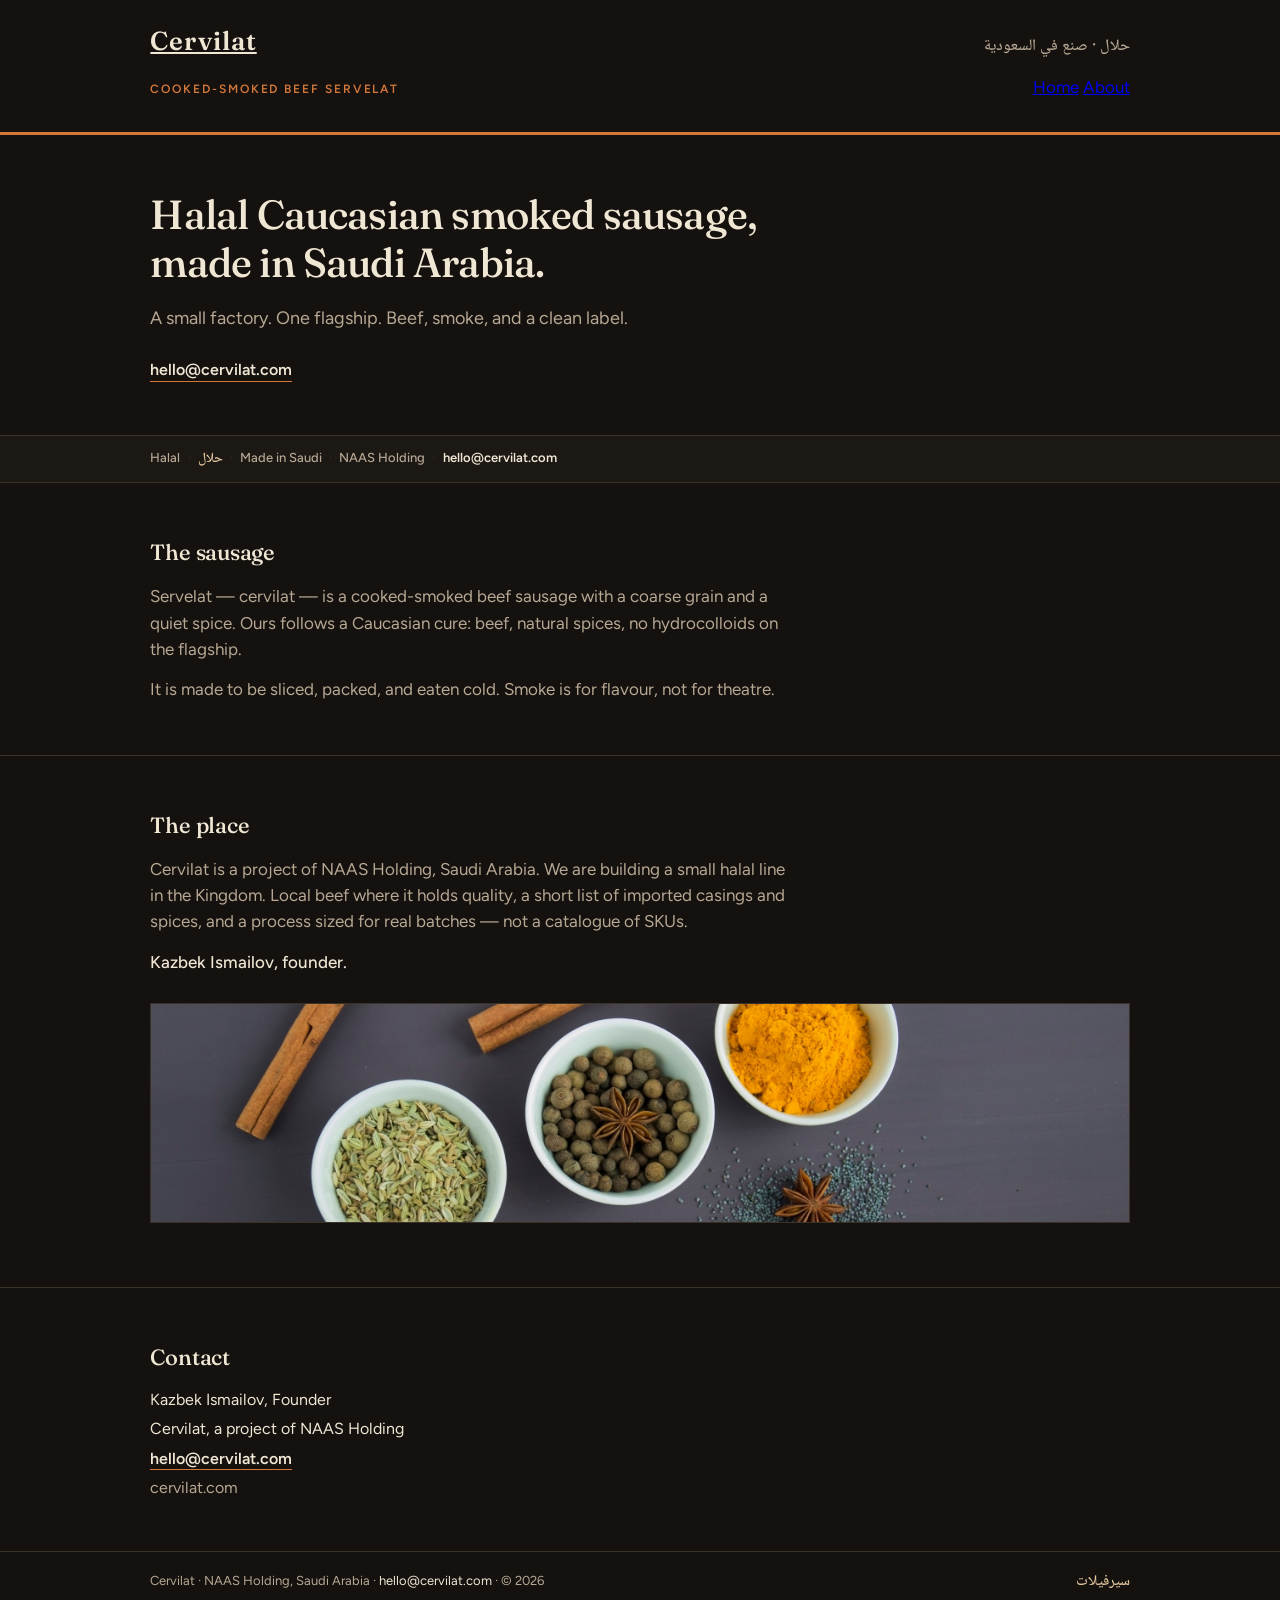
==== commit 690aba66: "Link Home and About in the factory nameplate" ====
--- a/index.html
+++ b/index.html
@@ -22,18 +22,20 @@
 </head>
 <body>
   <a class="skip" href="#main">Skip to content</a>
-
   <header class="nameplate">
     <div class="wrap nameplate-row">
-      <div class="brand">Cervilat</div>
+      <a class="brand" href="/">Cervilat</a>
       <p class="ar" lang="ar" dir="rtl">حلال · صنع في السعودية</p>
     </div>
-    <div class="wrap">
+    <div class="wrap nameplate-row">
       <p class="eyebrow">Cooked-smoked beef servelat</p>
+      <nav class="mini-nav" aria-label="Site">
+        <a href="/" aria-current="page">Home</a>
+        <a href="/about">About</a>
+      </nav>
     </div>
   </header>
   <div class="accent-bar" aria-hidden="true"></div>
-
   <main id="main">
     <section class="hero">
       <div class="wrap">
@@ -42,7 +44,6 @@
         <p class="mail"><a href="mailto:hello@cervilat.com">hello@cervilat.com</a></p>
       </div>
     </section>
-
     <div class="trust">
       <div class="wrap">
         <p>
@@ -58,7 +59,6 @@
         </p>
       </div>
     </div>
-
     <section class="block">
       <div class="wrap">
         <h2>The sausage</h2>
@@ -66,7 +66,6 @@
         <p>It is made to be sliced, packed, and eaten cold. Smoke is for flavour, not for theatre.</p>
       </div>
     </section>
-
     <section class="block place">
       <div class="wrap">
         <h2>The place</h2>
@@ -77,7 +76,6 @@
         <img src="/images/spices.jpg" alt="Black pepper, nutmeg, cardamom and coarse salt" width="1600" height="240" />
       </figure>
     </section>
-
     <section class="block contact">
       <div class="wrap">
         <h2>Contact</h2>
@@ -90,7 +88,6 @@
       </div>
     </section>
   </main>
-
   <footer>
     <div class="wrap foot-inner">
       <p>Cervilat · NAAS Holding, Saudi Arabia · <a href="mailto:hello@cervilat.com">hello@cervilat.com</a> · © 2026</p>
